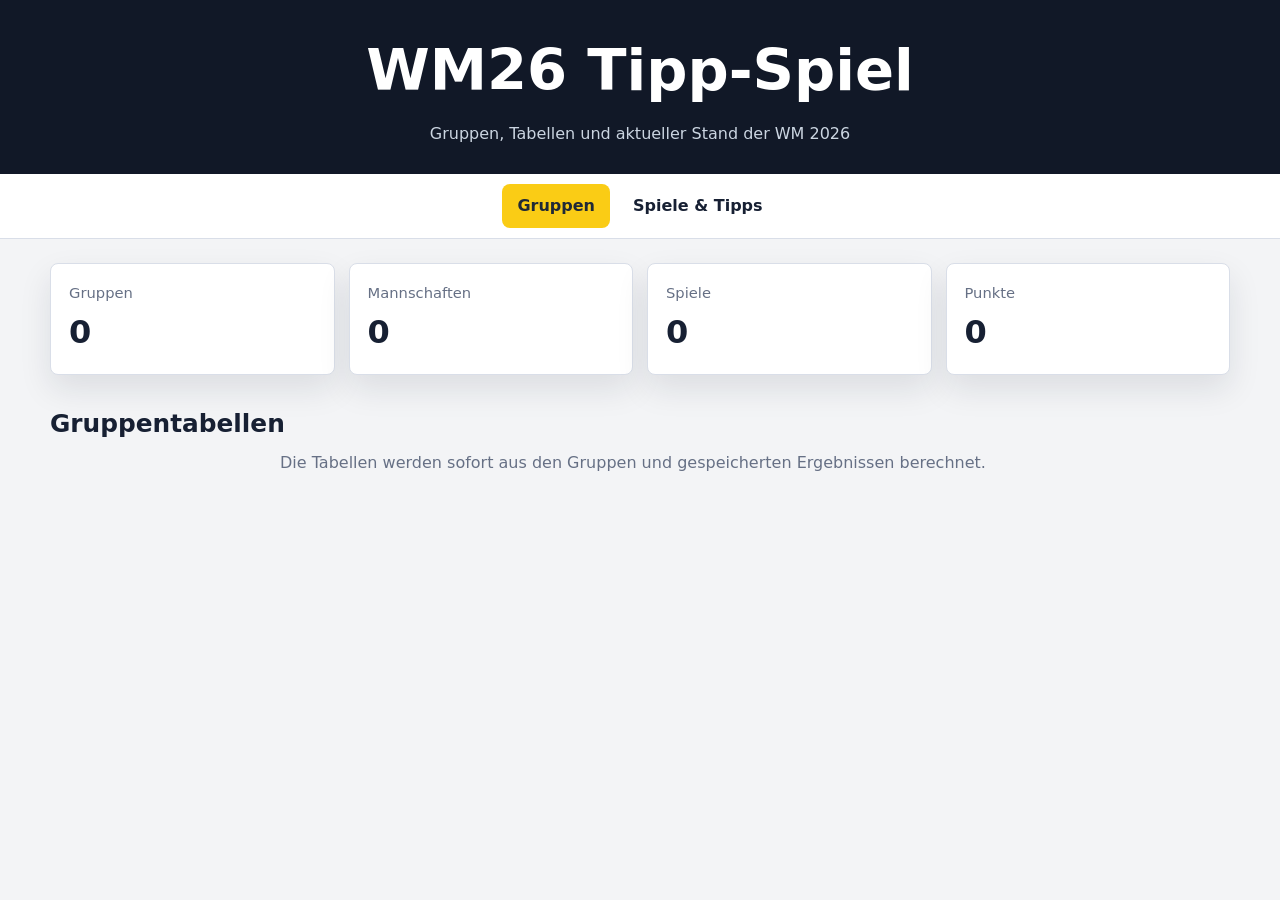
==== index.html @ b2437673 "Initial commit" ====
<!doctype html>
<html lang="de">
  <head>
    <meta charset="UTF-8" />
    <meta name="viewport" content="width=device-width, initial-scale=1.0" />
    <title>WM26 Tipp-Spiel | Gruppen</title>
    <link rel="stylesheet" href="style.css" />
    <link rel="manifest" href="manifest.json" />
    <meta name="theme-color" content="#facc15" />
    <link rel="apple-touch-icon" href="icons/icon-512.png" />
  </head>

  <body>
    <header class="app-header">
      <h1>WM26 Tipp-Spiel</h1>
      <p>Gruppen, Tabellen und aktueller Stand der WM 2026</p>
    </header>

    <nav class="main-nav" aria-label="Hauptnavigation">
      <a href="index.html" class="active" aria-current="page">Gruppen</a>
      <a href="spiele.html">Spiele & Tipps</a>
    </nav>

    <main class="app">
      <section class="stats-grid" aria-label="Übersicht">
        <div class="stat-card">
          <span>Gruppen</span>
          <strong id="totalGroups">0</strong>
        </div>

        <div class="stat-card">
          <span>Mannschaften</span>
          <strong id="totalTeams">0</strong>
        </div>

        <div class="stat-card">
          <span>Spiele</span>
          <strong id="totalMatches">0</strong>
        </div>

        <div class="stat-card">
          <span>Punkte</span>
          <strong id="totalPoints">0</strong>
        </div>
      </section>

      <section class="section-header">
        <h2>Gruppentabellen</h2>
        <p>Die Tabellen werden sofort aus den Gruppen und gespeicherten Ergebnissen berechnet.</p>
      </section>

      <section id="groupsContainer" class="groups-container" aria-live="polite"></section>
    </main>

    <script src="data/groups.js"></script>
    <script src="data/matches.js"></script>
    <script src="js/index.js"></script>
  </body>
</html>
---- style.css ----
:root {
  color-scheme: light;
  --bg: #f3f4f6;
  --panel: #ffffff;
  --text: #172033;
  --muted: #667085;
  --line: #d9dee8;
  --accent: #facc15;
  --accent-strong: #a16207;
  --green: #0f8f63;
  --shadow: 0 14px 32px rgba(23, 32, 51, 0.1);
}

* {
  box-sizing: border-box;
}

body {
  margin: 0;
  min-height: 100vh;
  background: var(--bg);
  color: var(--text);
  font-family: system-ui, -apple-system, BlinkMacSystemFont, "Segoe UI", sans-serif;
  line-height: 1.5;
}

.app-header {
  background: #111827;
  color: #ffffff;
  padding: 28px 18px;
  text-align: center;
}

.app-header h1 {
  margin: 0;
  font-size: clamp(2rem, 5vw, 3.6rem);
  letter-spacing: 0;
}

.app-header p,
.section-header p {
  margin: 8px auto 0;
  max-width: 720px;
  color: #cbd5e1;
}

.main-nav {
  position: sticky;
  top: 0;
  z-index: 10;
  display: flex;
  justify-content: center;
  gap: 8px;
  padding: 10px;
  background: rgba(255, 255, 255, 0.94);
  border-bottom: 1px solid var(--line);
  backdrop-filter: blur(10px);
}

.main-nav a,
.filter-btn,
button {
  min-height: 40px;
  border: 1px solid transparent;
  border-radius: 8px;
  padding: 9px 14px;
  font: inherit;
  font-weight: 700;
  text-decoration: none;
  cursor: pointer;
}

.main-nav a {
  color: var(--text);
}

.main-nav a.active,
.filter-btn.active,
button {
  background: var(--accent);
  color: #1f2937;
}

.main-nav a:hover,
.filter-btn:hover,
button:hover {
  border-color: var(--accent-strong);
}

.app {
  width: min(1180px, calc(100% - 28px));
  margin: 24px auto 48px;
}

.stats-grid {
  display: grid;
  grid-template-columns: repeat(4, minmax(0, 1fr));
  gap: 14px;
}

.stat-card,
.group-card,
.match-card {
  background: var(--panel);
  border: 1px solid var(--line);
  border-radius: 8px;
  box-shadow: var(--shadow);
}

.stat-card {
  padding: 18px;
}

.stat-card span {
  display: block;
  color: var(--muted);
  font-size: 0.92rem;
}

.stat-card strong {
  display: block;
  margin-top: 4px;
  font-size: 2rem;
}

.section-header {
  margin: 30px 0 16px;
}

.section-header h2,
.group-matches-section h2 {
  margin: 0;
  font-size: 1.55rem;
}

.section-header p {
  color: var(--muted);
}

.groups-container {
  display: grid;
  grid-template-columns: repeat(2, minmax(0, 1fr));
  gap: 16px;
}

.group-card {
  overflow: hidden;
}

.group-card h3 {
  margin: 0;
  padding: 14px 16px;
  background: #f8fafc;
  border-bottom: 1px solid var(--line);
}

.table-scroll {
  overflow-x: auto;
}

.group-table {
  width: 100%;
  min-width: 570px;
  border-collapse: collapse;
}

.group-table th,
.group-table td {
  padding: 10px 8px;
  border-bottom: 1px solid var(--line);
  text-align: right;
  white-space: nowrap;
}

.group-table th:nth-child(2),
.group-table td:nth-child(2) {
  text-align: left;
}

.group-table tbody tr:nth-child(-n + 2) th,
.group-table tbody tr:nth-child(-n + 2) td {
  background: rgba(15, 143, 99, 0.08);
}

.filters {
  display: flex;
  flex-wrap: wrap;
  gap: 10px;
  margin-bottom: 18px;
}

.filter-btn {
  background: #ffffff;
  color: var(--text);
  border-color: var(--line);
}

.group-matches-list {
  display: grid;
  gap: 14px;
}

.match-card {
  padding: 16px;
}

.match-top,
.teams,
.score-row,
.points-row {
  display: flex;
  align-items: center;
  gap: 10px;
}

.match-top {
  justify-content: space-between;
  color: var(--muted);
  font-size: 0.9rem;
}

.teams {
  justify-content: center;
  margin: 12px 0;
  font-size: 1.2rem;
  font-weight: 800;
  text-align: center;
}

.teams span {
  flex: 1;
}

.score-row {
  flex-wrap: wrap;
  padding: 10px 0;
  border-top: 1px solid var(--line);
}

.score-row > span:first-child {
  width: 78px;
  color: var(--muted);
  font-weight: 700;
}

input[type="number"] {
  width: 64px;
  min-height: 40px;
  border: 1px solid var(--line);
  border-radius: 8px;
  padding: 8px;
  font: inherit;
  text-align: center;
}

button.secondary {
  background: #ffffff;
  color: var(--text);
  border-color: var(--line);
}

.points-row {
  justify-content: flex-end;
  margin-top: 8px;
  color: var(--green);
  font-weight: 700;
}

@media (max-width: 820px) {
  .stats-grid,
  .groups-container {
    grid-template-columns: 1fr;
  }

  .main-nav {
    align-items: stretch;
  }

  .main-nav a {
    flex: 1;
    text-align: center;
  }
}

@media (max-width: 560px) {
  .app {
    width: min(100% - 18px, 1180px);
    margin-top: 14px;
  }

  .stat-card {
    padding: 14px;
  }

  .score-row > span:first-child,
  .score-row button {
    width: 100%;
  }
}
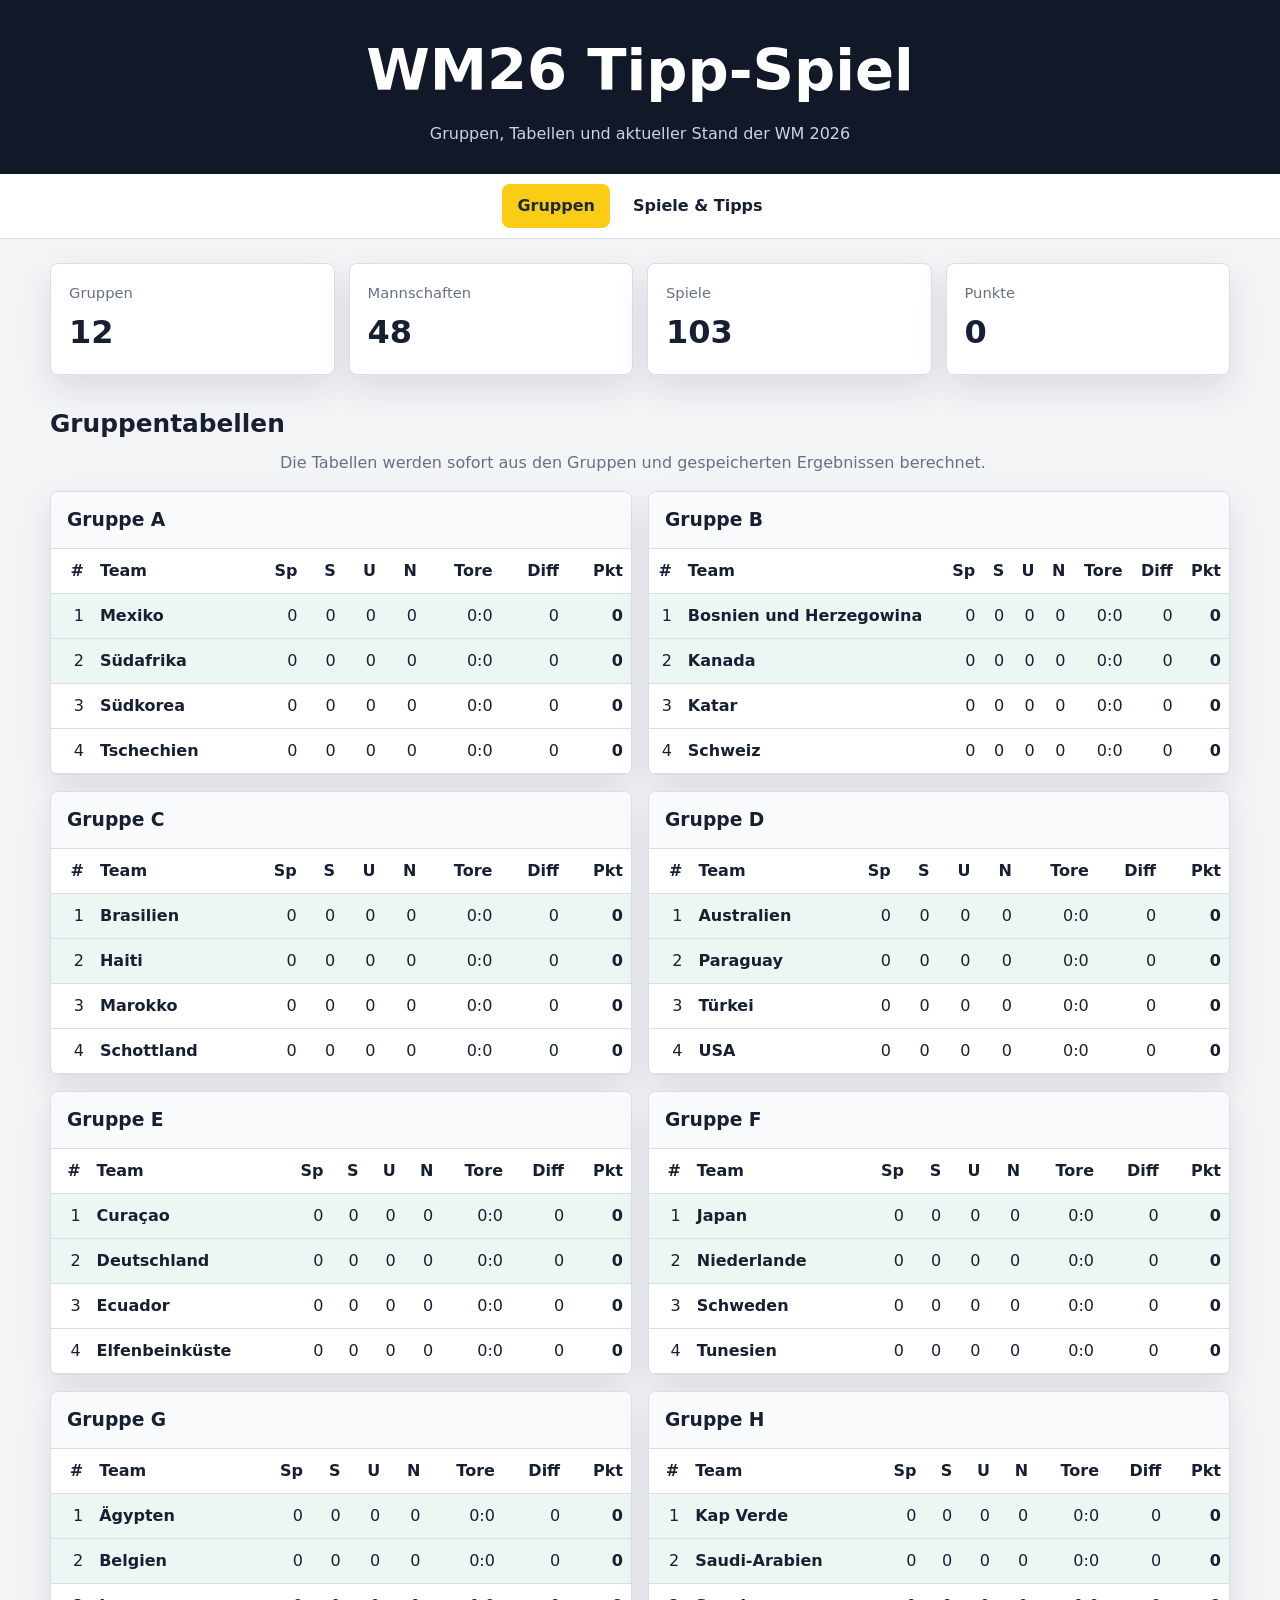
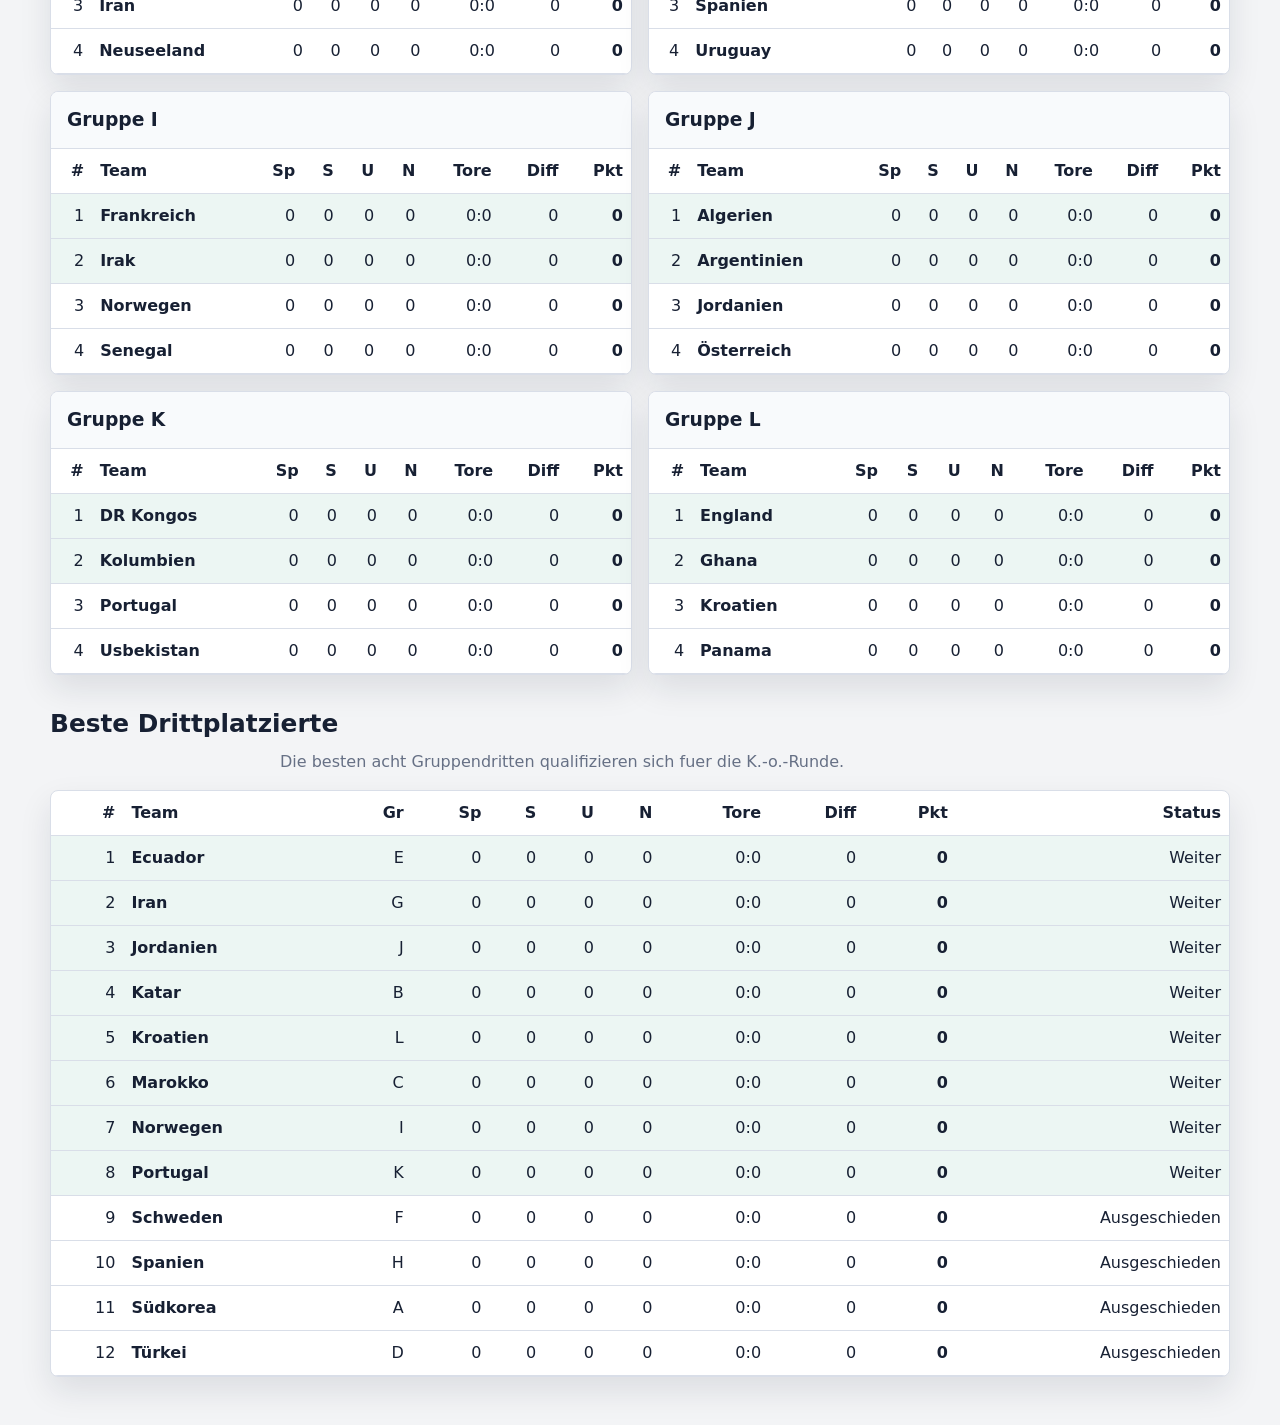
==== commit 56c5687c: "Complete WM2026 schedule and knockout logic" ====
--- a/index.html
+++ b/index.html
@@ -50,6 +50,13 @@
       </section>
 
       <section id="groupsContainer" class="groups-container" aria-live="polite"></section>
+
+      <section class="section-header">
+        <h2>Beste Drittplatzierte</h2>
+        <p>Die besten acht Gruppendritten qualifizieren sich fuer die K.-o.-Runde.</p>
+      </section>
+
+      <section id="thirdPlaceContainer" class="third-place-container" aria-live="polite"></section>
     </main>
 
     <script src="data/groups.js"></script>
--- a/style.css
+++ b/style.css
@@ -143,6 +143,10 @@
   gap: 16px;
 }
 
+.third-place-container {
+  margin-top: 16px;
+}
+
 .group-card {
   overflow: hidden;
 }
@@ -179,6 +183,20 @@
 
 .group-table tbody tr:nth-child(-n + 2) th,
 .group-table tbody tr:nth-child(-n + 2) td {
+  background: rgba(15, 143, 99, 0.08);
+}
+
+.third-place-table {
+  min-width: 760px;
+}
+
+.third-place-table tbody tr:nth-child(-n + 2) th,
+.third-place-table tbody tr:nth-child(-n + 2) td {
+  background: transparent;
+}
+
+.third-place-table tbody tr.qualified-third th,
+.third-place-table tbody tr.qualified-third td {
   background: rgba(15, 143, 99, 0.08);
 }
 
